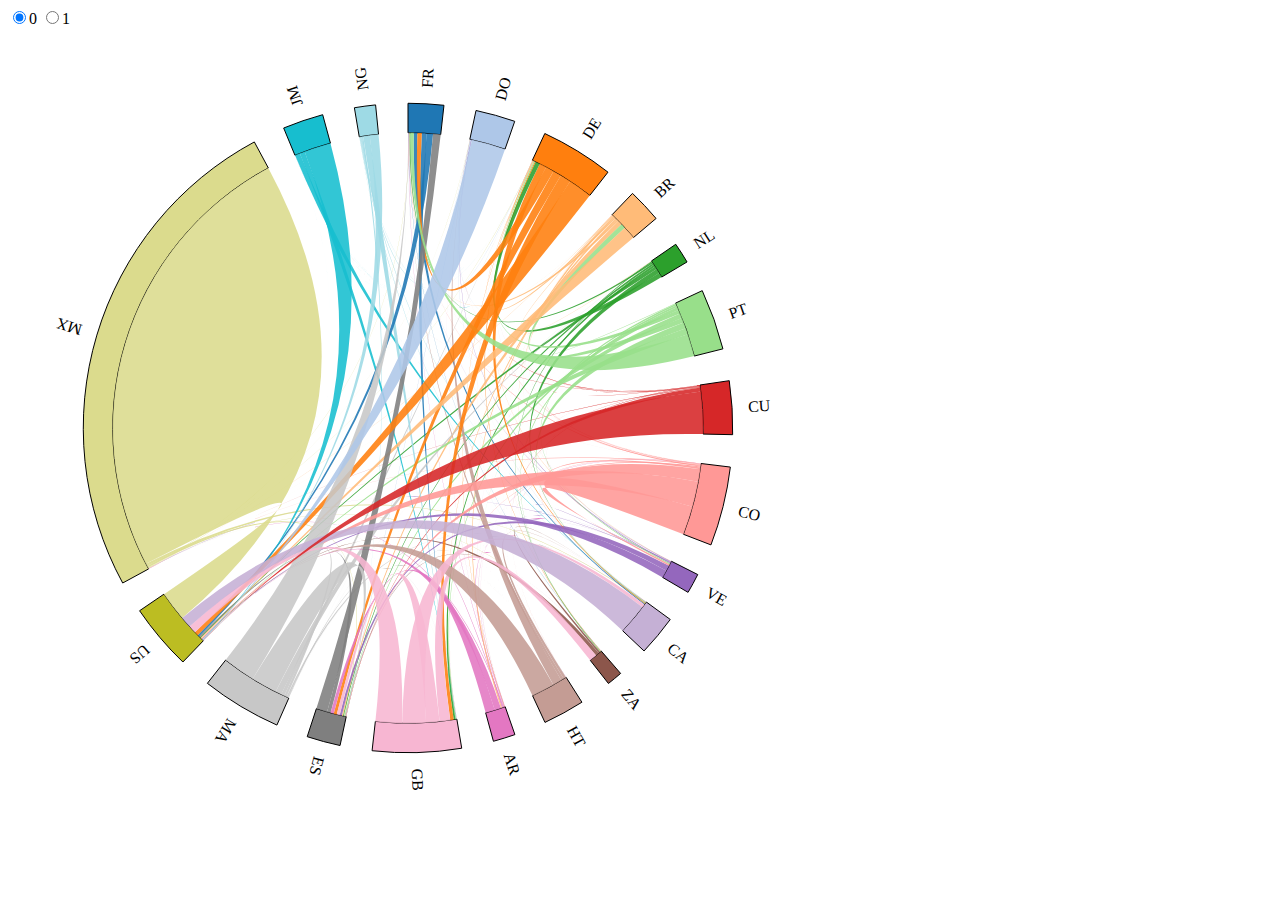
==== www/index.html @ 11e8fc66 "Añadido chordDiagram y el script q genera su dataset" ====
<!DOCTYPE html>
<html>
  <head>
    <meta http-equiv="Content-Type" content="text/html; charset=utf-8">
    <link href='http://fonts.googleapis.com/css?family=Lato:300,900' rel='stylesheet' type='text/css'>

    <!--<link type="text/css" href="css/bootstrap.min.css" rel="stylesheet" />
    <link type="text/css" href="css/jquery-ui.min.css" rel="stylesheet" />
    -->
    <link type="text/css" href="css/chord.css" rel="stylesheet" />

    <script type="text/javascript" src="js/3rdparty/jquery.js"></script>
    <script type="text/javascript" src="js/3rdparty/d3.v3.min.js"></script>

    <script type="text/javascript" src="js/controller/chordDiagramsController.js"></script>
    <script type="text/javascript" src="js/viz/chordDiagramViz.js"></script>
  </head>
  <body>
    <div id="allParent" class="allParent">
      <script>
        var chordDiagramsController = outliers.controller.chordDiagramsController(
                {
                    'idName':"allParent",
                    'width':800,
                    'height':800,
                    'chartWidth':500,
                    'chartHeight':500,
                    'className':"map",
                    'baseJUrl':"data/",
                    'imgPath':"img/",
                    'footerImg':"datos_onu.png",
                    'dataFile':"testMatrix.json",
                    'geoDataFile':"geoData.json",
                    'countriesInfoFile':"extraData.json",
                    'forbiddenAreas':['Africa','Asia','Europa','América latina y Caribe','América del norte','Oceanía'],
                    'debugLevel':2,
                });
      </script>
    </div>
  </body>
</html>
---- www/css/chord.css ----
.chord
{
        background-color:#FFF;
        margin: 10px 0 50px 0px;
        font-family: "Helvetica Neue", Helvetica, sans-serif;
        font-size: 30px;
}

.chord .label
{
        fill: #777;
}

.chord .contenedorTodo
{
    margin-left: auto;
    margin-right: auto;
    margin-bottom:50px;
    width:1000px;
}

.chord .contenedorCI
{
    margin-bottom:50px;

}

.chord .zonaFecha
{
    height: 40px;
    background-color: #FFF;
    padding-top:5px;
    padding-left:30px;
    padding-right: 30px;
}

.chord .zonaFecha .play
{
    float:left;
    cursor:pointer;
}

.chord .zonaFecha .slider
{
    float:left;
    min-width: 76%;
    margin-top:15px;
    margin-left:20px;
    margin-right:20px;
    background-color: #eee;
}

.chord .zonaFecha .fechaText
{
    margin-top:5px;
    font-size:20px;
}


.chord .zonaChart
{
    float:left;
    background-color: #FFF;

}
.chord .chordInfoContent
{
    font-size:12px;
    margin-top:10px;
    min-height: 80px;
}

.chord .chordInfoHeader
{
    margin-top:10px;
    margin-bottom:10px;
    font-size:16px;
}

.chord .zonaInfo
{
    float:left;
    font-size:14px;
    /*padding-top:30px;*/
    padding-left:8px;
    background-color: #FFF;
    width:150px;
}

.chord .footer
{
    margin-bottom:50px;
    min-height: 50px;
    background-color: #FFF;
    clear:both;
}

.chord .zonaFecha .ui-slider-horizontal {
    height: .15em;
    cursor: pointer;
}

.chord .zonaFecha .ui-widget-content {
    border: 0px solid #AAA;
    background-color: #CCC;
}

.chord .zonaFecha .ui-corner-all, .ui-corner-bottom, .ui-corner-right, .ui-corner-br
{
    border-bottom-right-radius: 20px;
    border-bottom-left-radius: 20px;
    border-top-right-radius: 20px;
    border-top-left-radius: 20px;
}

.chord .zonaFecha .ui-slider .ui-slider-handle
{
  cursor:pointer;
  width: 0.5em;
  height: 0.5em;
  margin-left:0px;
  margin-top:2.5px;
}
.ui-widget :focus { outline: none; }

.chord .chordLegendText
{
    font-size:12px;
    opacity: 0.5;
}

.chord .chords{
    fill-opacity: .8;
    stroke: #000;
    stroke-width: .5px;
    stroke-opacity: 0.2;
    cursor:pointer;
}
.chord .groups{
    stroke-width: .5px;
    stroke-opacity: 1.0;
    cursor:pointer;
}

.chord .opcionesContent{
    font-size:12px;
    margin-top:10px;
}

.chord .opcionesHeader{
    font-size:16px;
    margin-top:10px;
}

.chord .newsHeader{
    font-size:16px;
}
.chord .newsContent{
    font-size:12px;
    min-height: 120px;
    padding: 5px 5px 5px 5px;
}

.chord .activeEvent
{
    background-color: #FFFFA5;
    font-weight: bold;
}

.chord .smallLegend
{
    font-family: "Helvetica Neue", Helvetica, sans-serif;
    font-size: 15px;
    /*fill: #777;*/
}

.chord .bigLegend
{
    font-family: "Helvetica Neue", Helvetica, sans-serif;
    font-size: 20px;
    /*fill: #777;*/
}

.chord a
{
    color: #777;
}
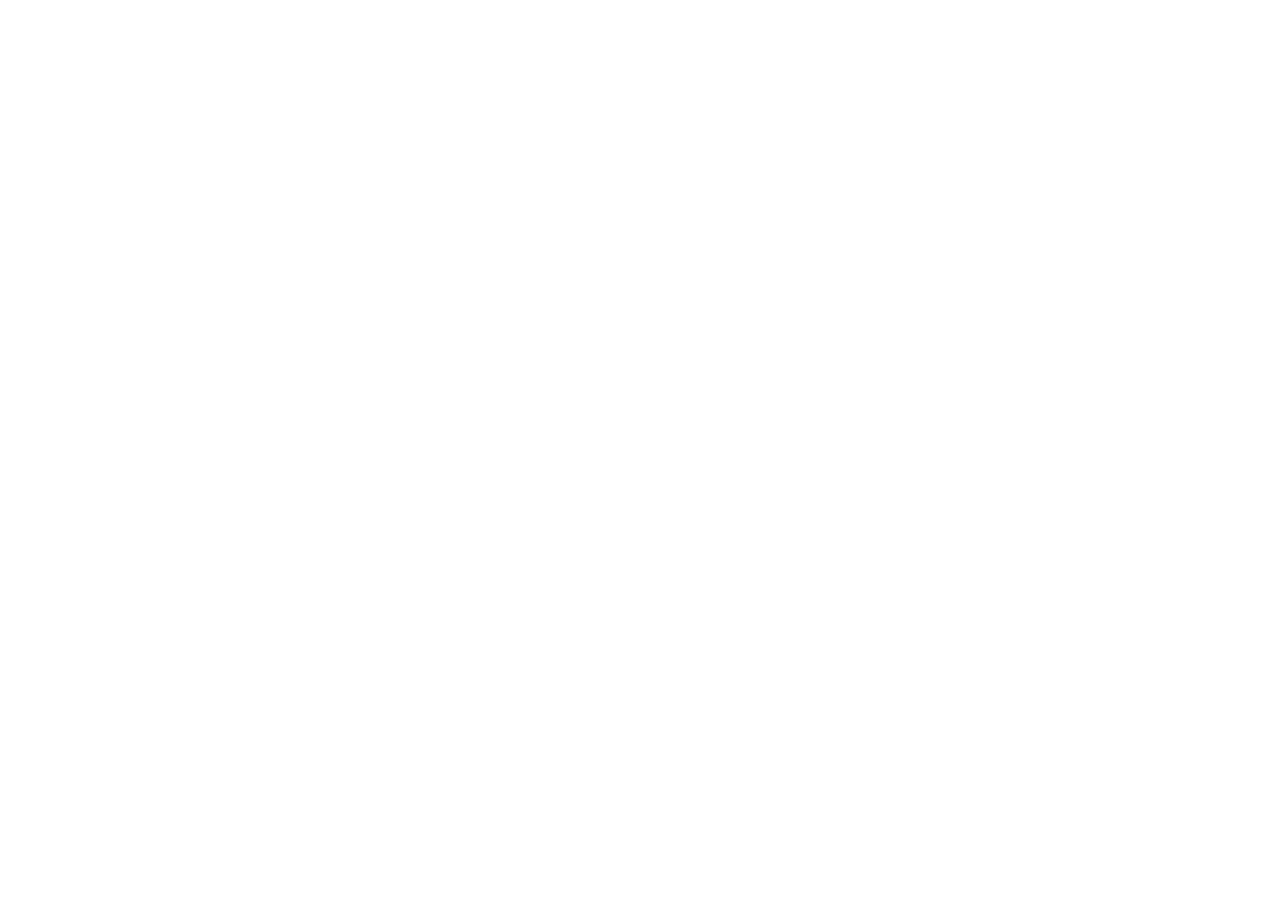
==== commit 461aa45c: "Slider por años para el chordDiagram" ====
--- a/www/index.html
+++ b/www/index.html
@@ -4,16 +4,19 @@
     <meta http-equiv="Content-Type" content="text/html; charset=utf-8">
     <link href='http://fonts.googleapis.com/css?family=Lato:300,900' rel='stylesheet' type='text/css'>
 
-    <!--<link type="text/css" href="css/bootstrap.min.css" rel="stylesheet" />
+    <!--<link type="text/css" href="css/bootstrap.min.css" rel="stylesheet" />-->
     <link type="text/css" href="css/jquery-ui.min.css" rel="stylesheet" />
-    -->
     <link type="text/css" href="css/chord.css" rel="stylesheet" />
+    <link type="text/css" href="css/slider.css" rel="stylesheet" />
 
     <script type="text/javascript" src="js/3rdparty/jquery.js"></script>
     <script type="text/javascript" src="js/3rdparty/d3.v3.min.js"></script>
+    <script type="text/javascript" src="js/3rdparty/moment.min.js"></script>
+    <script type="text/javascript" src="js/3rdparty/jquery-ui-1.8.22.custom.min.js"></script>
 
     <script type="text/javascript" src="js/controller/chordDiagramsController.js"></script>
     <script type="text/javascript" src="js/viz/chordDiagramViz.js"></script>
+    <script type="text/javascript" src="js/extras/yearSlider.js"></script>
   </head>
   <body>
     <div id="allParent" class="allParent">
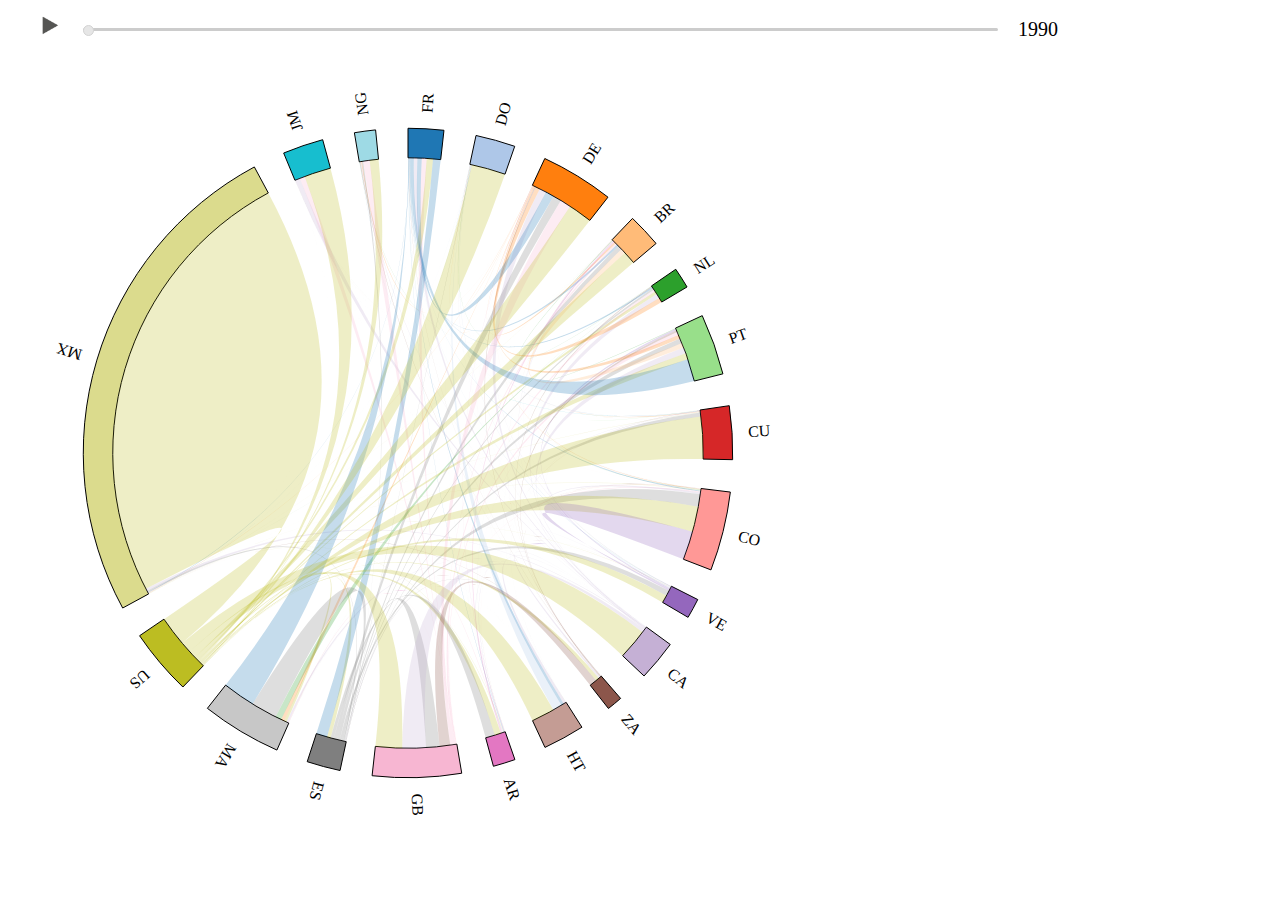
==== commit 2fb087df: "Integrado el arcDiagram y subido el js del slider :)" ====
--- a/www/index.html
+++ b/www/index.html
@@ -8,6 +8,7 @@
     <link type="text/css" href="css/jquery-ui.min.css" rel="stylesheet" />
     <link type="text/css" href="css/chord.css" rel="stylesheet" />
     <link type="text/css" href="css/slider.css" rel="stylesheet" />
+    <link type="text/css" href="css/main.css" rel="stylesheet" />
 
     <script type="text/javascript" src="js/3rdparty/jquery.js"></script>
     <script type="text/javascript" src="js/3rdparty/d3.v3.min.js"></script>
@@ -16,6 +17,7 @@
 
     <script type="text/javascript" src="js/controller/chordDiagramsController.js"></script>
     <script type="text/javascript" src="js/viz/chordDiagramViz.js"></script>
+    <script type="text/javascript" src="js/viz/arcDiagram.viz.js"></script>
     <script type="text/javascript" src="js/extras/yearSlider.js"></script>
   </head>
   <body>
@@ -32,7 +34,7 @@
                     'baseJUrl':"data/",
                     'imgPath':"img/",
                     'footerImg':"datos_onu.png",
-                    'dataFile':"testMatrix.json",
+                    'dataFile':"matrixDataAug.json",
                     'geoDataFile':"geoData.json",
                     'countriesInfoFile':"extraData.json",
                     'forbiddenAreas':['Africa','Asia','Europa','América latina y Caribe','América del norte','Oceanía'],
--- a/www/css/chord.css
+++ b/www/css/chord.css
@@ -184,4 +184,9 @@
 .chord a
 {
     color: #777;
-}+}
+#zonaInfo
+{
+    float: right;
+    margin-right: 315px;
+}
--- a/www/css/slider.css
+++ b/www/css/slider.css
@@ -0,0 +1,58 @@
+.zonaFecha
+{
+    height: 40px;
+    background-color: #FFF;
+    padding-top:5px;
+    padding-left:30px;
+    padding-right: 30px;
+}
+
+.zonaFecha .play
+{
+    float:left;
+    cursor:pointer;
+}
+
+.zonaFecha .slider
+{
+    float:left;
+    min-width: 76%;
+    margin-top:15px;
+    margin-left:20px;
+    margin-right:20px;
+    background-color: #eee;
+}
+
+.zonaFecha .fechaText
+{
+    margin-top:5px;
+    font-size:20px;
+}
+
+.zonaFecha .ui-slider-horizontal {
+    height: .15em;
+    cursor: pointer;
+}
+
+.zonaFecha .ui-widget-content {
+    border: 0px solid #AAA;
+    background-color: #CCC;
+}
+
+.zonaFecha .ui-corner-all, .ui-corner-bottom, .ui-corner-right, .ui-corner-br
+{
+    border-bottom-right-radius: 20px;
+    border-bottom-left-radius: 20px;
+    border-top-right-radius: 20px;
+    border-top-left-radius: 20px;
+}
+
+.zonaFecha .ui-slider .ui-slider-handle
+{
+  cursor:pointer;
+  width: 0.5em;
+  height: 0.5em;
+  margin-left:0px;
+  margin-top:2.5px;
+}
+
--- a/www/css/main.css
+++ b/www/css/main.css
@@ -0,0 +1,65 @@
+$icon-font-path: "/bower_components/sass-bootstrap/fonts/";
+
+@import 'sass-bootstrap/lib/bootstrap';
+
+body {
+    font-family: 'Source Sans Pro', sans-serif;
+    font-weight: 300;
+}
+
+b {
+    font-weight: 900;
+}
+
+.outline {
+    fill: none;
+    stroke: #888888;
+    stroke-width: 1px;
+}
+
+.tooltiparctop {
+    font-size: 10pt;
+    font-weight: 900;
+
+    fill: #000000;
+    stroke: #ffffff;
+    stroke-width: 0.25px;
+}
+.tooltiparcbottom {
+    font-size: 8pt;
+    font-weight: 400;
+
+    fill: #000000;
+    stroke: #ffffff;
+    stroke-width: 0.25px;
+}
+
+.node {
+    stroke: #ffffff;
+    stroke-width: 1px;
+}
+
+.link {
+    fill: none;
+    stroke: #888888;
+    stroke-width: 1px;
+    stroke-opacity: 0.5;
+}
+
+.highlight {
+    stroke: red;
+    stroke-width: 4px;
+    stroke-opacity: 1.0;
+}
+
+#viz {
+    height: 700px;
+}
+
+.IN {
+    stroke: #00ff00;
+}
+
+.OUT {
+    stroke: #ff0000;
+}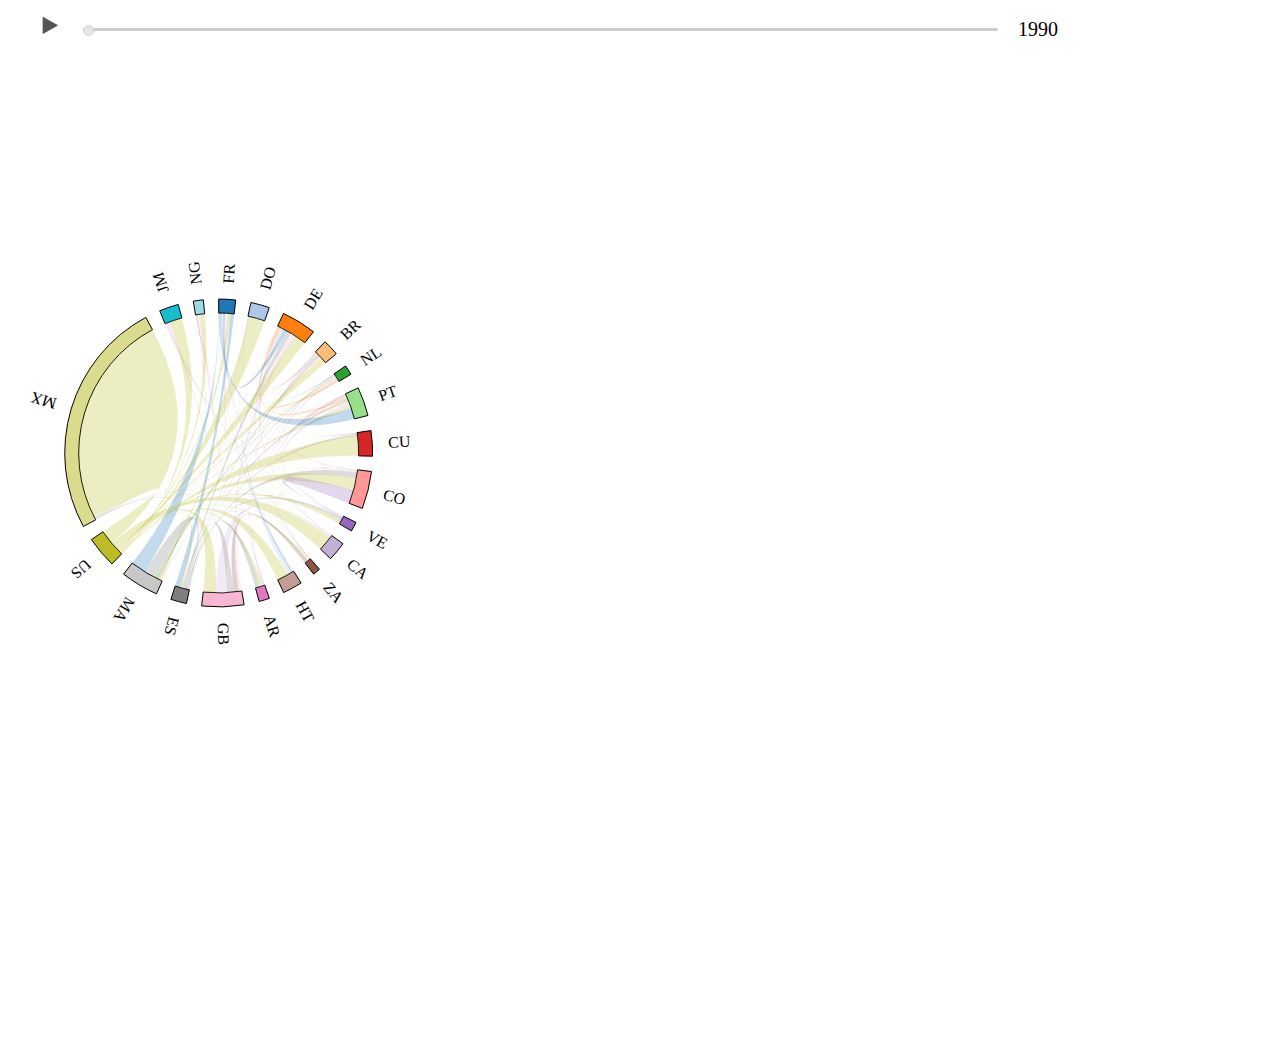
==== commit 8d7778c4: "El arcDiagram subido de verdad :)" ====
--- a/www/index.html
+++ b/www/index.html
@@ -17,7 +17,7 @@
 
     <script type="text/javascript" src="js/controller/chordDiagramsController.js"></script>
     <script type="text/javascript" src="js/viz/chordDiagramViz.js"></script>
-    <script type="text/javascript" src="js/viz/arcDiagram.viz.js"></script>
+    <script type="text/javascript" src="js/viz/arcdiagram.viz.js"></script>
     <script type="text/javascript" src="js/extras/yearSlider.js"></script>
   </head>
   <body>
--- a/www/css/chord.css
+++ b/www/css/chord.css
@@ -187,6 +187,12 @@
 }
 #zonaInfo
 {
-    float: right;
-    margin-right: 315px;
+    position: absolute;
+    right: 200px;/*315*/
 }
+#chordDiagramContent{
+    float: left;
+}
+#arcDiagramContent{
+    float: left;
+}
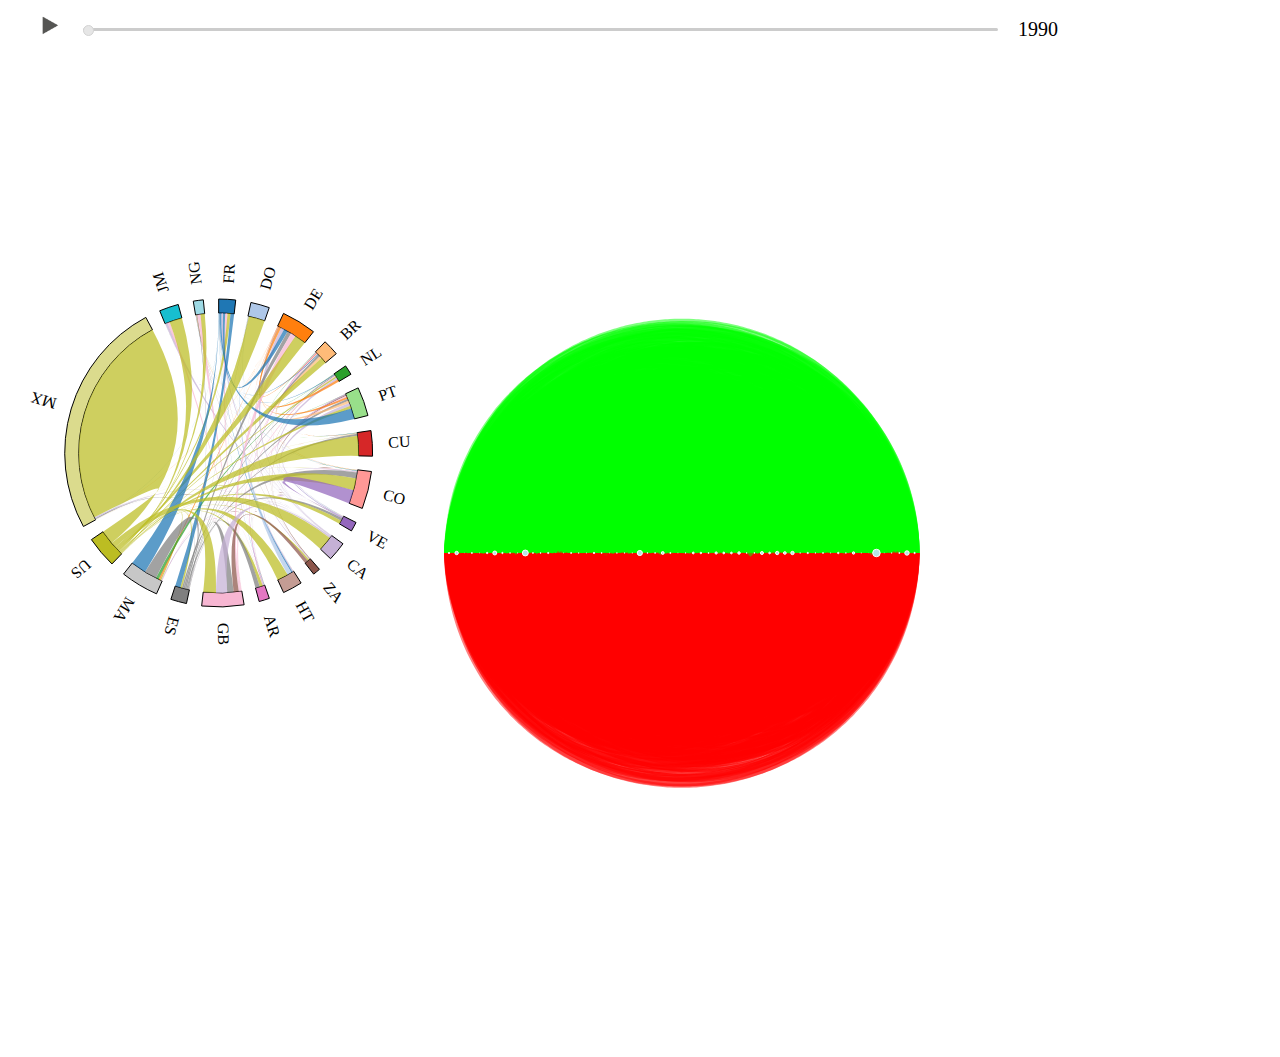
==== commit 5842f089: "Parametrizado el archivo de datos del arcDiagram" ====
--- a/www/index.html
+++ b/www/index.html
@@ -33,11 +33,10 @@
                     'className':"map",
                     'baseJUrl':"data/",
                     'imgPath':"img/",
-                    'footerImg':"datos_onu.png",
                     'dataFile':"matrixDataAug.json",
                     'geoDataFile':"geoData.json",
                     'countriesInfoFile':"extraData.json",
-                    'forbiddenAreas':['Africa','Asia','Europa','América latina y Caribe','América del norte','Oceanía'],
+                    'arcDataFile':"arc_movements.json",
                     'debugLevel':2,
                 });
       </script>
